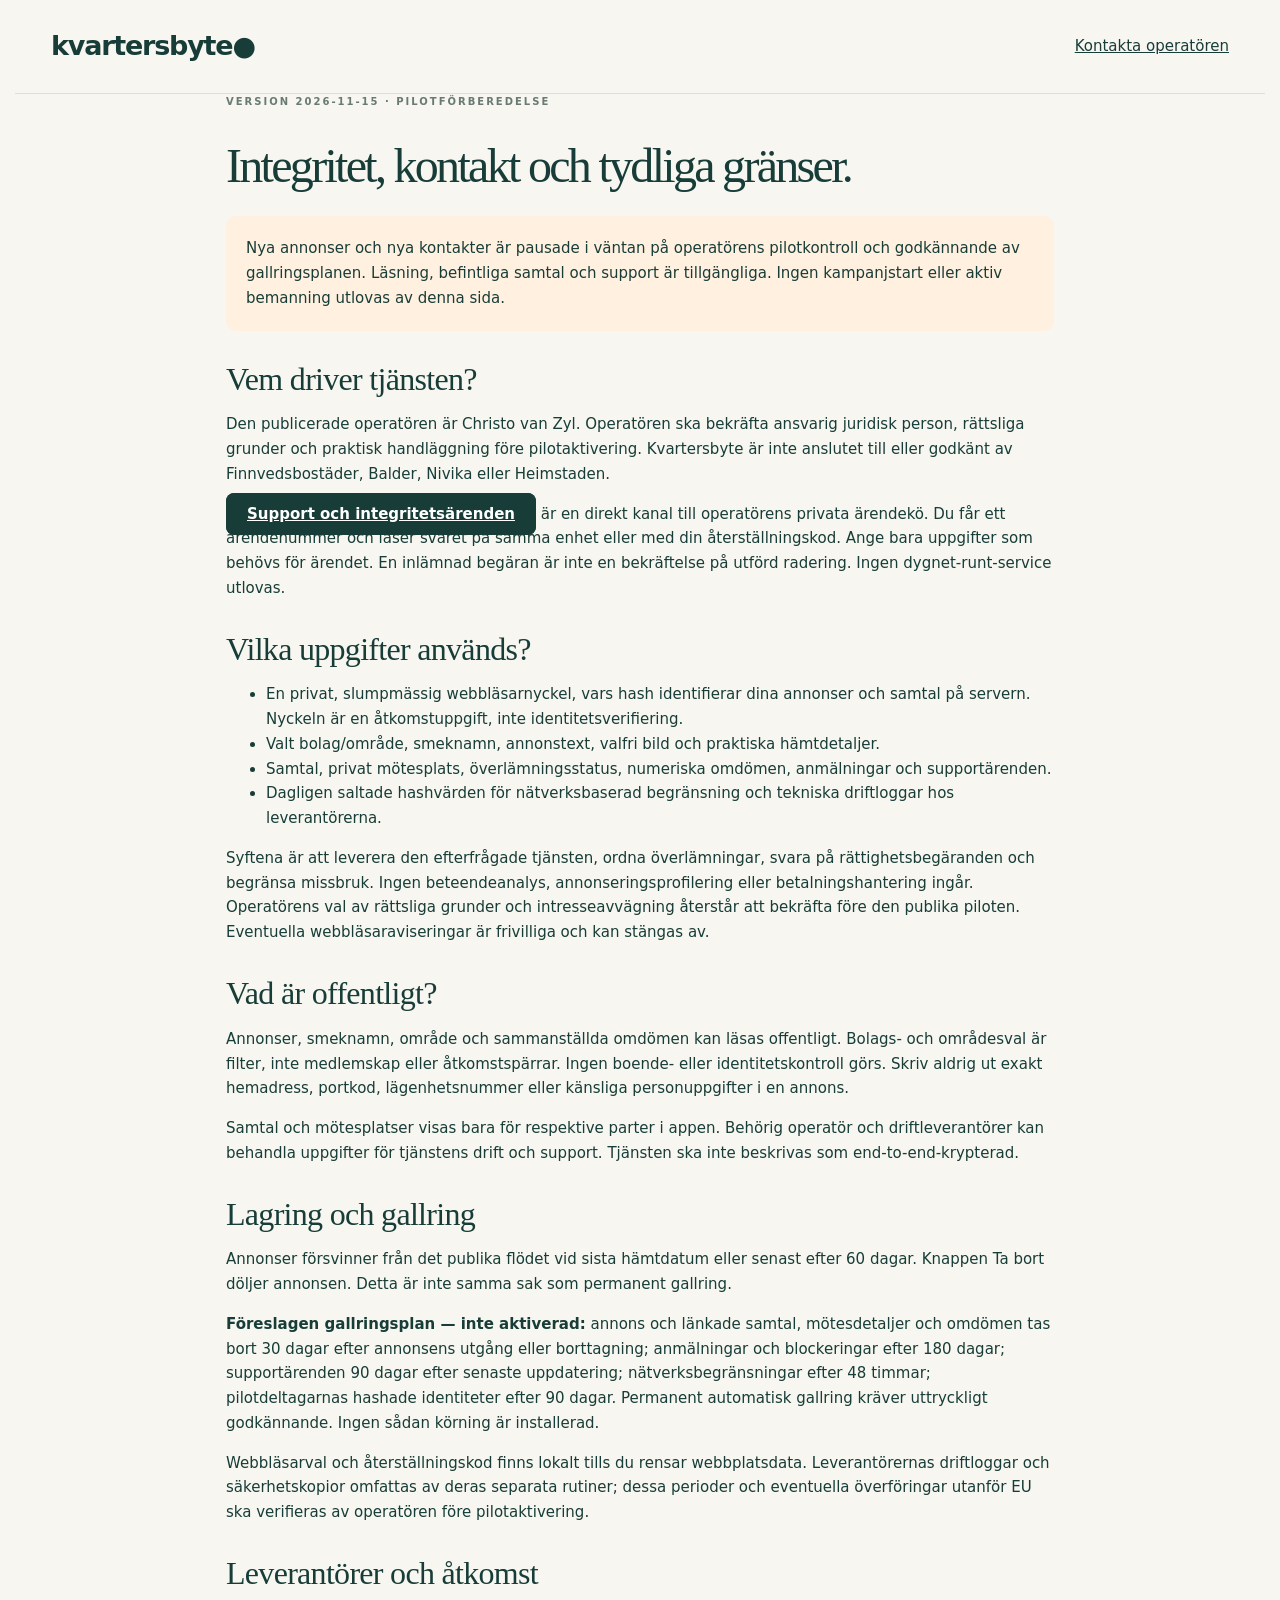
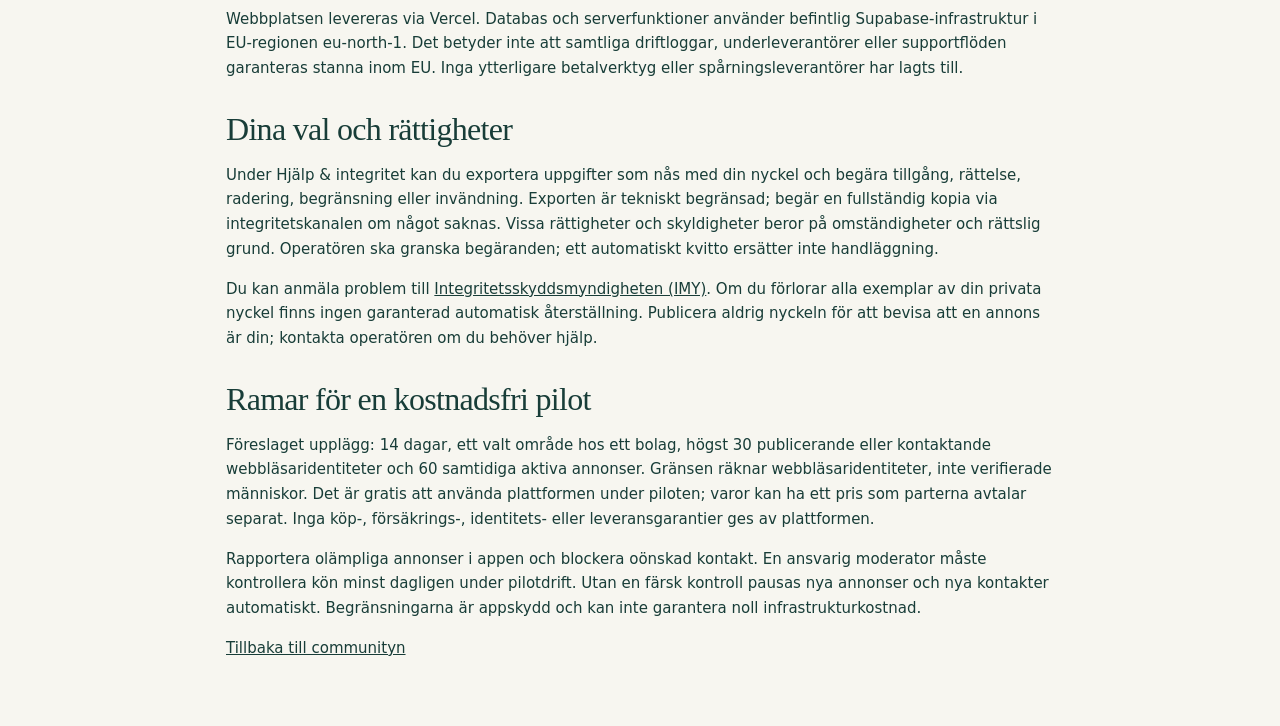
==== privacy.html @ 0ef85d03 "Prepare bounded pilot with private support, QA-free metrics and explicit retention approval hold" ====
<!doctype html><html lang="sv"><head><meta charset="utf-8"><meta name="viewport" content="width=device-width,initial-scale=1"><meta name="referrer" content="no-referrer"><title>Integritet och pilotvillkor — Kvartersbyte</title><link rel="stylesheet" href="community.css"></head><body><header><a class="brand" href="/">kvartersbyte●</a><a href="/?support=privacy">Kontakta operatören</a></header><main class="policy"><p class="eyebrow">VERSION 2026-11-15 · PILOTFÖRBEREDELSE</p><h1>Integritet, kontakt och tydliga gränser.</h1><p class="notice">Nya annonser och nya kontakter är pausade i väntan på operatörens pilotkontroll och godkännande av gallringsplanen. Läsning, befintliga samtal och support är tillgängliga. Ingen kampanjstart eller aktiv bemanning utlovas av denna sida.</p><h2>Vem driver tjänsten?</h2><p>Den publicerade operatören är Christo van Zyl. Operatören ska bekräfta ansvarig juridisk person, rättsliga grunder och praktisk handläggning före pilotaktivering. Kvartersbyte är inte anslutet till eller godkänt av Finnvedsbostäder, Balder, Nivika eller Heimstaden.</p><p><a class="primary" href="/?support=privacy">Support och integritetsärenden</a> är en direkt kanal till operatörens privata ärendekö. Du får ett ärendenummer och läser svaret på samma enhet eller med din återställningskod. Ange bara uppgifter som behövs för ärendet. En inlämnad begäran är inte en bekräftelse på utförd radering. Ingen dygnet-runt-service utlovas.</p><h2>Vilka uppgifter används?</h2><ul><li>En privat, slumpmässig webbläsarnyckel, vars hash identifierar dina annonser och samtal på servern. Nyckeln är en åtkomstuppgift, inte identitetsverifiering.</li><li>Valt bolag/område, smeknamn, annonstext, valfri bild och praktiska hämtdetaljer.</li><li>Samtal, privat mötesplats, överlämningsstatus, numeriska omdömen, anmälningar och supportärenden.</li><li>Dagligen saltade hashvärden för nätverksbaserad begränsning och tekniska driftloggar hos leverantörerna.</li></ul><p>Syftena är att leverera den efterfrågade tjänsten, ordna överlämningar, svara på rättighetsbegäranden och begränsa missbruk. Ingen beteendeanalys, annonseringsprofilering eller betalningshantering ingår. Operatörens val av rättsliga grunder och intresseavvägning återstår att bekräfta före den publika piloten. Eventuella webbläsaraviseringar är frivilliga och kan stängas av.</p><h2>Vad är offentligt?</h2><p>Annonser, smeknamn, område och sammanställda omdömen kan läsas offentligt. Bolags- och områdesval är filter, inte medlemskap eller åtkomstspärrar. Ingen boende- eller identitetskontroll görs. Skriv aldrig ut exakt hemadress, portkod, lägenhetsnummer eller känsliga personuppgifter i en annons.</p><p>Samtal och mötesplatser visas bara för respektive parter i appen. Behörig operatör och driftleverantörer kan behandla uppgifter för tjänstens drift och support. Tjänsten ska inte beskrivas som end-to-end-krypterad.</p><h2>Lagring och gallring</h2><p>Annonser försvinner från det publika flödet vid sista hämtdatum eller senast efter 60 dagar. Knappen Ta bort döljer annonsen. Detta är inte samma sak som permanent gallring.</p><p><strong>Föreslagen gallringsplan — inte aktiverad:</strong> annons och länkade samtal, mötesdetaljer och omdömen tas bort 30 dagar efter annonsens utgång eller borttagning; anmälningar och blockeringar efter 180 dagar; supportärenden 90 dagar efter senaste uppdatering; nätverksbegränsningar efter 48 timmar; pilotdeltagarnas hashade identiteter efter 90 dagar. Permanent automatisk gallring kräver uttryckligt godkännande. Ingen sådan körning är installerad.</p><p>Webbläsarval och återställningskod finns lokalt tills du rensar webbplatsdata. Leverantörernas driftloggar och säkerhetskopior omfattas av deras separata rutiner; dessa perioder och eventuella överföringar utanför EU ska verifieras av operatören före pilotaktivering.</p><h2>Leverantörer och åtkomst</h2><p>Webbplatsen levereras via Vercel. Databas och serverfunktioner använder befintlig Supabase-infrastruktur i EU-regionen eu-north-1. Det betyder inte att samtliga driftloggar, underleverantörer eller supportflöden garanteras stanna inom EU. Inga ytterligare betalverktyg eller spårningsleverantörer har lagts till.</p><h2>Dina val och rättigheter</h2><p>Under Hjälp & integritet kan du exportera uppgifter som nås med din nyckel och begära tillgång, rättelse, radering, begränsning eller invändning. Exporten är tekniskt begränsad; begär en fullständig kopia via integritetskanalen om något saknas. Vissa rättigheter och skyldigheter beror på omständigheter och rättslig grund. Operatören ska granska begäranden; ett automatiskt kvitto ersätter inte handläggning.</p><p>Du kan anmäla problem till <a href="https://www.imy.se/privatperson/utfora-arenden/lamna-ett-klagomal/" rel="noreferrer">Integritetsskyddsmyndigheten (IMY)</a>. Om du förlorar alla exemplar av din privata nyckel finns ingen garanterad automatisk återställning. Publicera aldrig nyckeln för att bevisa att en annons är din; kontakta operatören om du behöver hjälp.</p><h2>Ramar för en kostnadsfri pilot</h2><p>Föreslaget upplägg: 14 dagar, ett valt område hos ett bolag, högst 30 publicerande eller kontaktande webbläsaridentiteter och 60 samtidiga aktiva annonser. Gränsen räknar webbläsaridentiteter, inte verifierade människor. Det är gratis att använda plattformen under piloten; varor kan ha ett pris som parterna avtalar separat. Inga köp-, försäkrings-, identitets- eller leveransgarantier ges av plattformen.</p><p>Rapportera olämpliga annonser i appen och blockera oönskad kontakt. En ansvarig moderator måste kontrollera kön minst dagligen under pilotdrift. Utan en färsk kontroll pausas nya annonser och nya kontakter automatiskt. Begränsningarna är appskydd och kan inte garantera noll infrastrukturkostnad.</p><p><a href="/">Tillbaka till communityn</a></p></main></body></html>
---- community.css ----
:root{--ink:#183d38;--muted:#687a73;--paper:#f7f6f0;--line:#dce2d7;--orange:#ebaa70;--soft:#eaf0e5}*{box-sizing:border-box}html{scroll-behavior:smooth}body{margin:0;background:var(--paper);color:var(--ink);font:15px/1.65 system-ui,sans-serif}button,input,textarea,select{font:inherit}button,a,input,select,textarea{-webkit-tap-highlight-color:transparent}button{cursor:pointer}a{color:inherit}button:focus-visible,a:focus-visible,input:focus-visible,select:focus-visible,textarea:focus-visible{outline:3px solid #dc8f51;outline-offset:4px}header{max-width:1250px;margin:auto;padding:24px 36px;display:flex;justify-content:space-between;align-items:center;border-bottom:1px solid var(--line)}.brand{text-decoration:none;font-weight:850;font-size:27px;letter-spacing:-1.2px}.brand span{color:var(--orange);font-size:14px;padding-left:3px}nav{display:flex;gap:20px;align-items:center}.textbutton{background:none;color:var(--ink);border:0;padding:9px 0;font-weight:650}.primary,.outline{border:1px solid var(--ink);border-radius:8px;padding:11px 20px;background:var(--ink);color:white;font-weight:650}.outline{background:transparent;color:var(--ink)}main{max-width:1250px;margin:auto;padding:0 36px}.hero{padding:66px 0 56px;display:grid;grid-template-columns:1.3fr .8fr;align-items:center;gap:40px}.eyebrow{font-size:10px;letter-spacing:2px;font-weight:800;text-transform:uppercase;margin:0 0 14px;color:var(--muted)}h1{font-family:Georgia,serif;font-size:clamp(38px,4.8vw,66px);font-weight:500;letter-spacing:-2.7px;line-height:1.09;margin:0 0 24px}h2{font-family:Georgia,serif;font-size:32px;line-height:1.15;font-weight:500;letter-spacing:-.7px;margin:0 0 10px}h3{font-size:17px;line-height:1.3}.lead{color:var(--muted);max-width:490px;font-size:16px}.hero-link{display:inline-flex;gap:50px;align-items:center;font-weight:700;margin-top:18px;text-decoration:none;border-bottom:1px solid;padding-bottom:7px}.hero-link span{font-size:25px}.hero-art{position:relative;height:340px;border-radius:150px 150px 12px 12px;overflow:hidden;background:#e7e9d9}.art-window{position:absolute;left:20%;top:12%;width:60%;height:65%;border:8px solid #f6f4e8;border-radius:90px 90px 0 0;background:linear-gradient(130deg,#c0d5c6,#e9c894)}.art-window:after{content:'';position:absolute;height:100%;width:7px;left:48%;background:#f6f4e8}.art-sun{position:absolute;width:80px;height:80px;background:#eab06d;border-radius:50%;top:45px;right:55px;opacity:.7}.art-table{position:absolute;width:75%;height:13px;background:#9e7653;left:12.5%;bottom:75px;border-radius:4px}.art-table:before,.art-table:after{content:'';position:absolute;top:10px;width:11px;height:80px;background:#9e7653;left:10%}.art-table:after{left:86%}.art-vase{position:absolute;background:#d9966f;bottom:88px;left:45%;width:76px;height:88px;border-radius:8px 8px 35px 35px}.art-leaf{position:absolute;background:#426952;width:75px;height:38px;border-radius:0 90% 0 90%;left:35%;bottom:190px;transform:rotate(25deg)}.l2{left:51%;bottom:200px;transform:rotate(-70deg)}.l3{left:47%;bottom:230px;transform:rotate(-30deg)}.art-label{position:absolute;bottom:14px;left:0;width:100%;text-align:center;font-size:9px;letter-spacing:2px;font-weight:bold}.sectionheading,.feedheading{display:flex;justify-content:space-between;align-items:end;gap:20px;margin-bottom:24px}.sectionheading>p{color:var(--muted);font-size:13px;margin:0}.community{padding:35px 0;border-top:1px solid var(--line);border-bottom:1px solid var(--line);scroll-margin-top:20px}.company-grid{display:grid;grid-template-columns:repeat(5,1fr);gap:10px}.company-card{text-align:left;padding:20px 14px;border:1px solid var(--line);border-radius:9px;background:transparent;color:var(--ink)}.company-card strong{display:block;font-size:14px}.company-card small{font-size:11px;color:var(--muted)}.company-card[aria-pressed=true]{border-color:var(--ink);background:var(--ink);color:white}.company-card[aria-pressed=true] small{color:#d6e0d4}.location-bar{display:flex;align-items:end;gap:16px;margin-top:24px}.location-bar label{flex:1;max-width:420px;font-size:12px;font-weight:650}.location-bar input{margin-bottom:0}.affiliation,.fine{font-size:12px;color:var(--muted)}.affiliation{margin-bottom:0}input,select,textarea{background:white;color:var(--ink);padding:12px;border:1px solid var(--line);border-radius:7px;max-width:100%}label{display:block;font-weight:600;font-size:13px}label input,label select,label textarea{display:block;width:100%;margin:6px 0 16px}#feedSection,#inboxSection{padding:40px 0;scroll-margin-top:20px}.feedheading p{color:var(--muted);margin:0}.toolbar{display:flex;gap:12px}.toolbar label{min-width:140px}.toolbar .searchlabel{flex:1}.toolbar select,.toolbar input{margin:0}.listing-grid{display:grid;grid-template-columns:repeat(3,1fr);gap:22px}.listing{border:1px solid var(--line);border-radius:12px;overflow:hidden;background:#fff;position:relative}.listing-visual{height:210px;background:#e6eadc;display:flex;align-items:center;justify-content:center;position:relative}.listing-visual img{width:100%;height:100%;object-fit:cover}.object-icon{font-size:65px;color:#63826d;font-family:Georgia,serif}.listing-type{position:absolute;left:12px;top:12px;padding:3px 10px;border-radius:20px;background:#fff;font-size:10px;font-weight:bold;text-transform:uppercase;letter-spacing:.7px}.listing-body{padding:18px}.listing-body h3{margin:6px 0 14px}.listing-body small{color:var(--muted);font-size:11px}.listing-bottom{display:flex;justify-content:space-between;align-items:center}.price{font-weight:800;font-size:19px}.empty{grid-column:1/-1;padding:55px 25px;border:1px dashed #b5c6b7;border-radius:12px;text-align:center;background:var(--soft)}.empty h3{font-family:Georgia,serif;font-size:28px;font-weight:500}.empty p{color:var(--muted);max-width:500px;margin:15px auto}#status{font-size:13px;color:var(--muted);min-height:22px}.how{padding:38px 0;border-top:1px solid var(--line)}.how-grid{display:grid;grid-template-columns:repeat(3,1fr);gap:40px}.how-grid article>span{font-family:Georgia,serif;font-size:32px;color:#8c9e88}.how-grid p{font-size:13px;color:var(--muted)}details{padding:25px 0;border-top:1px solid var(--line);font-size:13px;color:var(--muted)}summary{color:var(--ink);font-weight:700;cursor:pointer}details p{max-width:850px}footer{max-width:1250px;margin:20px auto 0;padding:30px 36px;display:flex;align-items:center;justify-content:space-between;gap:20px;border-top:1px solid var(--line)}footer p,footer>a:last-child{font-size:12px;color:var(--muted)}dialog{border:0;border-radius:16px;padding:30px;max-width:560px;width:calc(100% - 30px);max-height:90vh;color:var(--ink);background:var(--paper)}dialog::backdrop{background:#15372dbb;backdrop-filter:blur(4px)}.dialoghead{display:flex;align-items:start;justify-content:space-between;gap:15px;margin-bottom:20px}.dialoghead h2{font-size:29px}.close{font-size:28px;border:0;background:none;color:var(--ink);line-height:1;padding:0 3px}.formrow{display:grid;grid-template-columns:1fr 1fr;gap:15px}#photoPreview,.detailphoto{width:100%;max-height:300px;object-fit:contain;border-radius:10px}.actions{display:flex;flex-wrap:wrap;gap:10px;margin-top:20px}.danger{color:#9c332f}.thread{display:flex;justify-content:space-between;align-items:center;border:1px solid var(--line);border-radius:10px;padding:18px;margin:12px 0;background:white;gap:20px}.thread h3{margin:0}.bubble{padding:13px 18px;border-radius:10px;background:#fff;margin:10px 30px 10px 0;white-space:pre-wrap;overflow-wrap:anywhere}.bubble.mine{background:#dae8d7;margin:10px 0 10px 30px}.bubble small{display:block;color:var(--muted);font-size:10px;margin-top:8px}#messages{max-height:40vh;overflow-y:auto}.sr-only{position:absolute;width:1px;height:1px;overflow:hidden;clip:rect(0,0,0,0)}[hidden]{display:none!important}button:disabled{opacity:.5;cursor:wait}@media(max-width:850px){header{padding:18px 20px;align-items:start;gap:14px;flex-direction:column}nav{gap:18px;font-size:12px;flex-wrap:wrap}nav .primary{padding:8px 12px}main{padding:0 20px}.hero{padding:38px 0;gap:25px}.hero-art{height:290px}h1{letter-spacing:-1.6px}.company-grid{grid-template-columns:repeat(3,1fr)}.listing-grid{grid-template-columns:repeat(2,1fr)}.location-bar{flex-wrap:wrap}.location-bar label{max-width:none;flex-basis:100%}.toolbar{flex-wrap:wrap}.toolbar .searchlabel{flex-basis:100%}.toolbar label{flex:1}.how-grid{gap:20px}footer{padding:24px 20px;flex-wrap:wrap}}@media(max-width:550px){.hero{grid-template-columns:1fr}.hero-art{height:220px;display:none}.company-grid{grid-template-columns:repeat(2,1fr)}.company-card{padding:14px}.sectionheading,.feedheading{align-items:start}.sectionheading>p{display:none}h2{font-size:27px}.listing-grid{gap:12px}.listing-visual{height:155px}.listing-body{padding:12px}.listing-body h3{font-size:15px}.listing-bottom{align-items:start;gap:5px;flex-direction:column}.how-grid{grid-template-columns:1fr;gap:8px}.how-grid article{display:grid;grid-template-columns:40px 1fr;gap:0 14px}.how-grid article p{grid-column:2;margin-top:0}dialog{padding:22px}.brand{font-size:25px}.location-bar .primary{font-size:13px}.location-bar .textbutton{font-size:12px}}

.share-community{display:flex;align-items:center;flex-wrap:wrap;gap:16px;margin-top:18px}.share-community>span{font-size:12px;color:var(--muted)}.save-item{position:absolute;right:12px;top:12px;z-index:1;background:white;border:0;border-radius:50%;width:35px;height:35px;font-size:21px;color:var(--ink)}.save-item[aria-pressed=true]{color:#ad3e36}.unread-dot{display:inline-block;width:9px;height:9px;background:#c56737;border-radius:50%;margin-right:9px}.company-grid{grid-template-columns:repeat(4,1fr)}@media(max-width:650px){.company-grid{grid-template-columns:repeat(2,1fr)}}

.return-controls{display:flex;gap:20px;align-items:center;flex-wrap:wrap;margin-top:16px;font-size:12px}.checklabel{display:flex;align-items:center;gap:8px}.checklabel input{width:auto;margin:0}.request-board{padding:20px;background:#eaf0e5;border-radius:12px;margin:16px 0 24px}.request-board article{display:flex;justify-content:space-between;align-items:center;gap:15px;padding:12px 0;border-top:1px solid #d3decc}.request-board small{display:block;color:var(--muted)}.deadline{font-size:11px;color:#9a4b24;margin:5px 0}.handoff{padding:18px;background:#eaf0e5;border-radius:12px;margin-bottom:18px}.handoff h3{margin-top:0}.collection-summary{font-size:13px}.collection-summary p{margin:7px 0}.collection-fields{margin-bottom:16px}.collection-fields summary{margin-bottom:15px}#requestBoard:empty{display:none}#access input[type=password]{font-family:monospace}@media(max-width:650px){.request-board article{align-items:start;flex-direction:column}.return-controls{gap:10px}nav{gap:12px}}

.pilot-banner{margin:20px 0 0;padding:16px 20px;border:1px solid #c8d4c3;background:#eaf0e5;border-radius:9px;font-size:13px}.pilot-banner.paused{background:#fff0df;border-color:#dfbe96}.policy{max-width:900px;padding-bottom:50px}.policy h1{font-size:48px;margin-top:30px}.policy h2{margin-top:30px}.policy .notice{background:#fff0df;padding:20px;border-radius:10px}.case{padding:16px;border:1px solid var(--line);border-radius:8px;margin-top:12px;overflow-wrap:anywhere}.case p{white-space:pre-wrap}
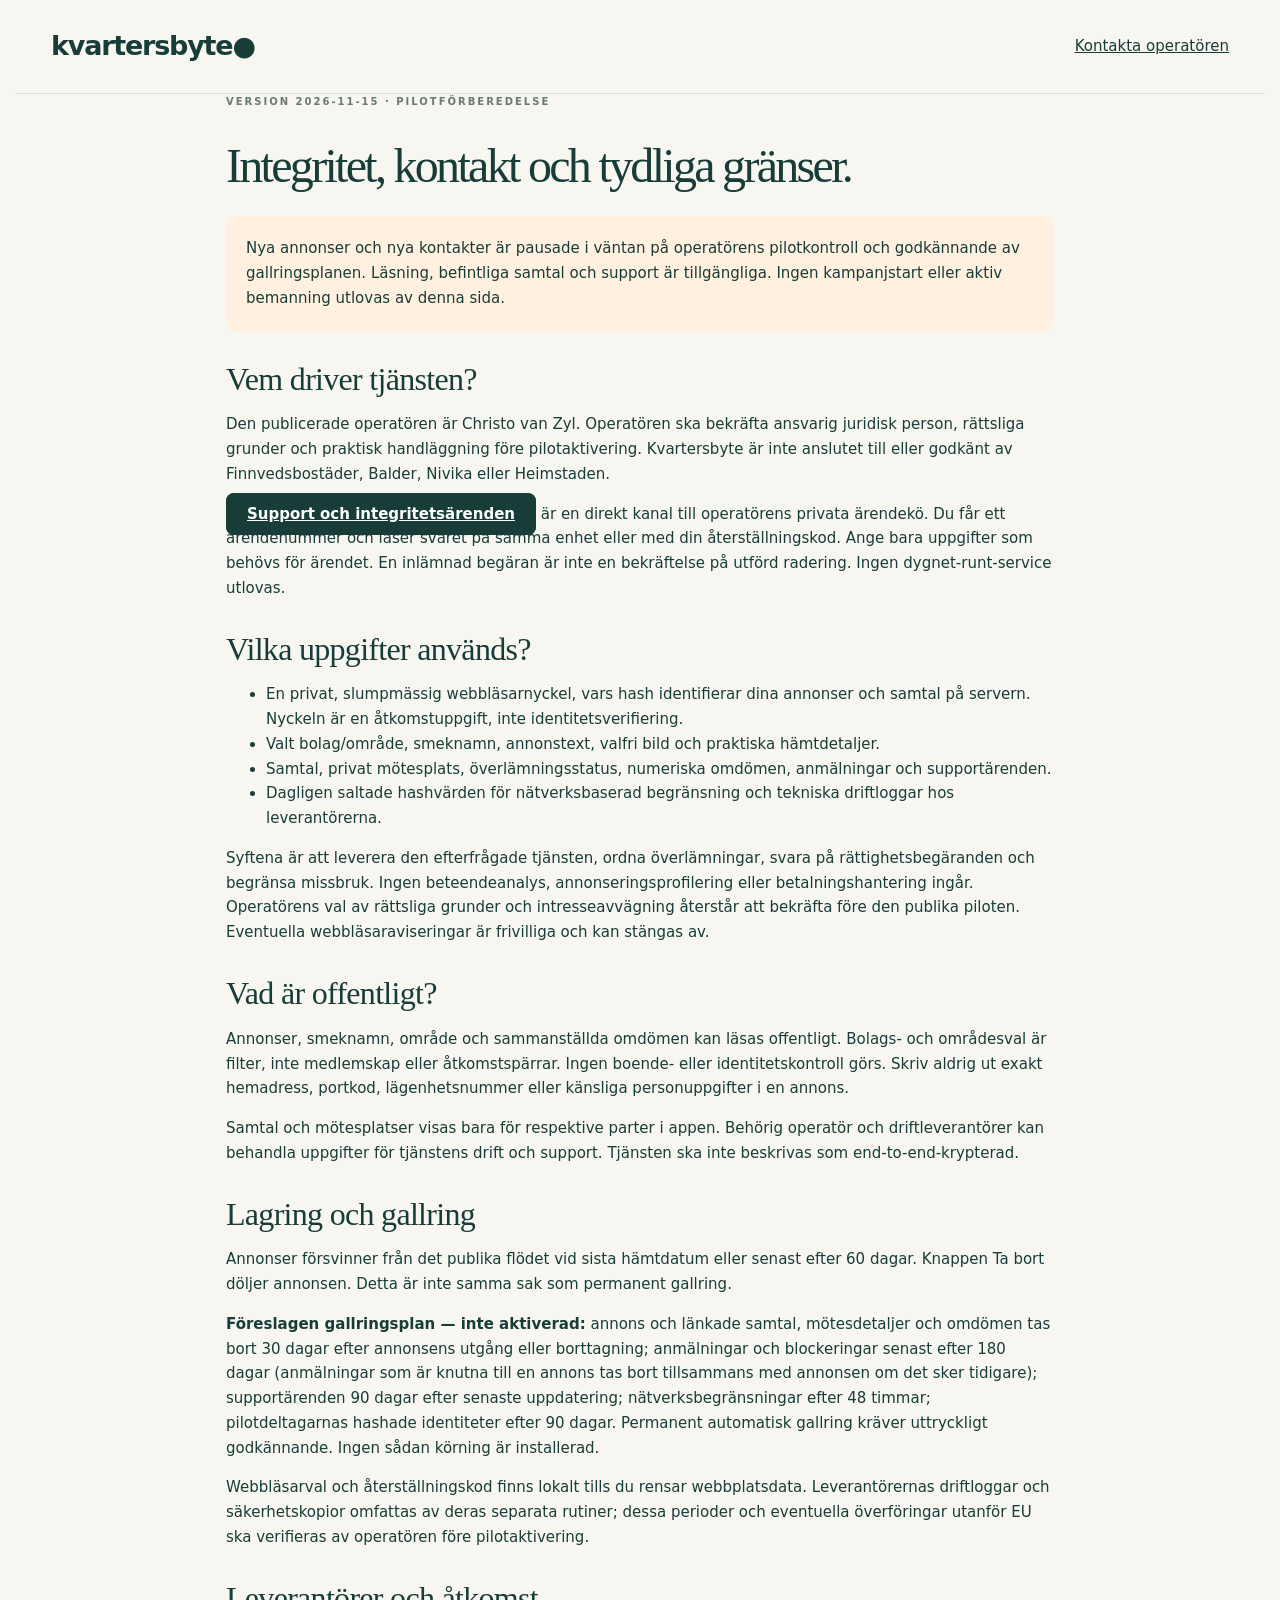
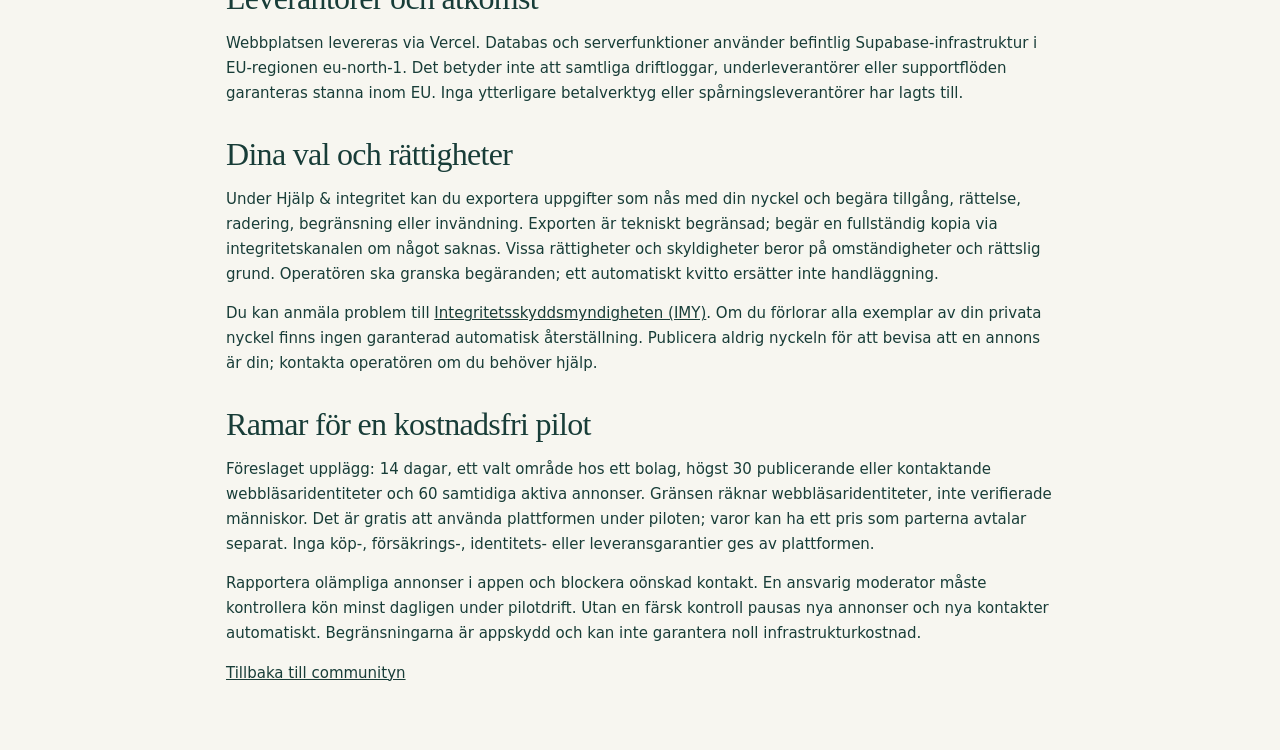
==== commit 22defd6c: "Clarify proposed removal of reports linked to expired listings" ====
--- a/privacy.html
+++ b/privacy.html
@@ -1 +1 @@
-<!doctype html><html lang="sv"><head><meta charset="utf-8"><meta name="viewport" content="width=device-width,initial-scale=1"><meta name="referrer" content="no-referrer"><title>Integritet och pilotvillkor — Kvartersbyte</title><link rel="stylesheet" href="community.css"></head><body><header><a class="brand" href="/">kvartersbyte●</a><a href="/?support=privacy">Kontakta operatören</a></header><main class="policy"><p class="eyebrow">VERSION 2026-11-15 · PILOTFÖRBEREDELSE</p><h1>Integritet, kontakt och tydliga gränser.</h1><p class="notice">Nya annonser och nya kontakter är pausade i väntan på operatörens pilotkontroll och godkännande av gallringsplanen. Läsning, befintliga samtal och support är tillgängliga. Ingen kampanjstart eller aktiv bemanning utlovas av denna sida.</p><h2>Vem driver tjänsten?</h2><p>Den publicerade operatören är Christo van Zyl. Operatören ska bekräfta ansvarig juridisk person, rättsliga grunder och praktisk handläggning före pilotaktivering. Kvartersbyte är inte anslutet till eller godkänt av Finnvedsbostäder, Balder, Nivika eller Heimstaden.</p><p><a class="primary" href="/?support=privacy">Support och integritetsärenden</a> är en direkt kanal till operatörens privata ärendekö. Du får ett ärendenummer och läser svaret på samma enhet eller med din återställningskod. Ange bara uppgifter som behövs för ärendet. En inlämnad begäran är inte en bekräftelse på utförd radering. Ingen dygnet-runt-service utlovas.</p><h2>Vilka uppgifter används?</h2><ul><li>En privat, slumpmässig webbläsarnyckel, vars hash identifierar dina annonser och samtal på servern. Nyckeln är en åtkomstuppgift, inte identitetsverifiering.</li><li>Valt bolag/område, smeknamn, annonstext, valfri bild och praktiska hämtdetaljer.</li><li>Samtal, privat mötesplats, överlämningsstatus, numeriska omdömen, anmälningar och supportärenden.</li><li>Dagligen saltade hashvärden för nätverksbaserad begränsning och tekniska driftloggar hos leverantörerna.</li></ul><p>Syftena är att leverera den efterfrågade tjänsten, ordna överlämningar, svara på rättighetsbegäranden och begränsa missbruk. Ingen beteendeanalys, annonseringsprofilering eller betalningshantering ingår. Operatörens val av rättsliga grunder och intresseavvägning återstår att bekräfta före den publika piloten. Eventuella webbläsaraviseringar är frivilliga och kan stängas av.</p><h2>Vad är offentligt?</h2><p>Annonser, smeknamn, område och sammanställda omdömen kan läsas offentligt. Bolags- och områdesval är filter, inte medlemskap eller åtkomstspärrar. Ingen boende- eller identitetskontroll görs. Skriv aldrig ut exakt hemadress, portkod, lägenhetsnummer eller känsliga personuppgifter i en annons.</p><p>Samtal och mötesplatser visas bara för respektive parter i appen. Behörig operatör och driftleverantörer kan behandla uppgifter för tjänstens drift och support. Tjänsten ska inte beskrivas som end-to-end-krypterad.</p><h2>Lagring och gallring</h2><p>Annonser försvinner från det publika flödet vid sista hämtdatum eller senast efter 60 dagar. Knappen Ta bort döljer annonsen. Detta är inte samma sak som permanent gallring.</p><p><strong>Föreslagen gallringsplan — inte aktiverad:</strong> annons och länkade samtal, mötesdetaljer och omdömen tas bort 30 dagar efter annonsens utgång eller borttagning; anmälningar och blockeringar efter 180 dagar; supportärenden 90 dagar efter senaste uppdatering; nätverksbegränsningar efter 48 timmar; pilotdeltagarnas hashade identiteter efter 90 dagar. Permanent automatisk gallring kräver uttryckligt godkännande. Ingen sådan körning är installerad.</p><p>Webbläsarval och återställningskod finns lokalt tills du rensar webbplatsdata. Leverantörernas driftloggar och säkerhetskopior omfattas av deras separata rutiner; dessa perioder och eventuella överföringar utanför EU ska verifieras av operatören före pilotaktivering.</p><h2>Leverantörer och åtkomst</h2><p>Webbplatsen levereras via Vercel. Databas och serverfunktioner använder befintlig Supabase-infrastruktur i EU-regionen eu-north-1. Det betyder inte att samtliga driftloggar, underleverantörer eller supportflöden garanteras stanna inom EU. Inga ytterligare betalverktyg eller spårningsleverantörer har lagts till.</p><h2>Dina val och rättigheter</h2><p>Under Hjälp & integritet kan du exportera uppgifter som nås med din nyckel och begära tillgång, rättelse, radering, begränsning eller invändning. Exporten är tekniskt begränsad; begär en fullständig kopia via integritetskanalen om något saknas. Vissa rättigheter och skyldigheter beror på omständigheter och rättslig grund. Operatören ska granska begäranden; ett automatiskt kvitto ersätter inte handläggning.</p><p>Du kan anmäla problem till <a href="https://www.imy.se/privatperson/utfora-arenden/lamna-ett-klagomal/" rel="noreferrer">Integritetsskyddsmyndigheten (IMY)</a>. Om du förlorar alla exemplar av din privata nyckel finns ingen garanterad automatisk återställning. Publicera aldrig nyckeln för att bevisa att en annons är din; kontakta operatören om du behöver hjälp.</p><h2>Ramar för en kostnadsfri pilot</h2><p>Föreslaget upplägg: 14 dagar, ett valt område hos ett bolag, högst 30 publicerande eller kontaktande webbläsaridentiteter och 60 samtidiga aktiva annonser. Gränsen räknar webbläsaridentiteter, inte verifierade människor. Det är gratis att använda plattformen under piloten; varor kan ha ett pris som parterna avtalar separat. Inga köp-, försäkrings-, identitets- eller leveransgarantier ges av plattformen.</p><p>Rapportera olämpliga annonser i appen och blockera oönskad kontakt. En ansvarig moderator måste kontrollera kön minst dagligen under pilotdrift. Utan en färsk kontroll pausas nya annonser och nya kontakter automatiskt. Begränsningarna är appskydd och kan inte garantera noll infrastrukturkostnad.</p><p><a href="/">Tillbaka till communityn</a></p></main></body></html>
+<!doctype html><html lang="sv"><head><meta charset="utf-8"><meta name="viewport" content="width=device-width,initial-scale=1"><meta name="referrer" content="no-referrer"><title>Integritet och pilotvillkor — Kvartersbyte</title><link rel="stylesheet" href="community.css"></head><body><header><a class="brand" href="/">kvartersbyte●</a><a href="/?support=privacy">Kontakta operatören</a></header><main class="policy"><p class="eyebrow">VERSION 2026-11-15 · PILOTFÖRBEREDELSE</p><h1>Integritet, kontakt och tydliga gränser.</h1><p class="notice">Nya annonser och nya kontakter är pausade i väntan på operatörens pilotkontroll och godkännande av gallringsplanen. Läsning, befintliga samtal och support är tillgängliga. Ingen kampanjstart eller aktiv bemanning utlovas av denna sida.</p><h2>Vem driver tjänsten?</h2><p>Den publicerade operatören är Christo van Zyl. Operatören ska bekräfta ansvarig juridisk person, rättsliga grunder och praktisk handläggning före pilotaktivering. Kvartersbyte är inte anslutet till eller godkänt av Finnvedsbostäder, Balder, Nivika eller Heimstaden.</p><p><a class="primary" href="/?support=privacy">Support och integritetsärenden</a> är en direkt kanal till operatörens privata ärendekö. Du får ett ärendenummer och läser svaret på samma enhet eller med din återställningskod. Ange bara uppgifter som behövs för ärendet. En inlämnad begäran är inte en bekräftelse på utförd radering. Ingen dygnet-runt-service utlovas.</p><h2>Vilka uppgifter används?</h2><ul><li>En privat, slumpmässig webbläsarnyckel, vars hash identifierar dina annonser och samtal på servern. Nyckeln är en åtkomstuppgift, inte identitetsverifiering.</li><li>Valt bolag/område, smeknamn, annonstext, valfri bild och praktiska hämtdetaljer.</li><li>Samtal, privat mötesplats, överlämningsstatus, numeriska omdömen, anmälningar och supportärenden.</li><li>Dagligen saltade hashvärden för nätverksbaserad begränsning och tekniska driftloggar hos leverantörerna.</li></ul><p>Syftena är att leverera den efterfrågade tjänsten, ordna överlämningar, svara på rättighetsbegäranden och begränsa missbruk. Ingen beteendeanalys, annonseringsprofilering eller betalningshantering ingår. Operatörens val av rättsliga grunder och intresseavvägning återstår att bekräfta före den publika piloten. Eventuella webbläsaraviseringar är frivilliga och kan stängas av.</p><h2>Vad är offentligt?</h2><p>Annonser, smeknamn, område och sammanställda omdömen kan läsas offentligt. Bolags- och områdesval är filter, inte medlemskap eller åtkomstspärrar. Ingen boende- eller identitetskontroll görs. Skriv aldrig ut exakt hemadress, portkod, lägenhetsnummer eller känsliga personuppgifter i en annons.</p><p>Samtal och mötesplatser visas bara för respektive parter i appen. Behörig operatör och driftleverantörer kan behandla uppgifter för tjänstens drift och support. Tjänsten ska inte beskrivas som end-to-end-krypterad.</p><h2>Lagring och gallring</h2><p>Annonser försvinner från det publika flödet vid sista hämtdatum eller senast efter 60 dagar. Knappen Ta bort döljer annonsen. Detta är inte samma sak som permanent gallring.</p><p><strong>Föreslagen gallringsplan — inte aktiverad:</strong> annons och länkade samtal, mötesdetaljer och omdömen tas bort 30 dagar efter annonsens utgång eller borttagning; anmälningar och blockeringar senast efter 180 dagar (anmälningar som är knutna till en annons tas bort tillsammans med annonsen om det sker tidigare); supportärenden 90 dagar efter senaste uppdatering; nätverksbegränsningar efter 48 timmar; pilotdeltagarnas hashade identiteter efter 90 dagar. Permanent automatisk gallring kräver uttryckligt godkännande. Ingen sådan körning är installerad.</p><p>Webbläsarval och återställningskod finns lokalt tills du rensar webbplatsdata. Leverantörernas driftloggar och säkerhetskopior omfattas av deras separata rutiner; dessa perioder och eventuella överföringar utanför EU ska verifieras av operatören före pilotaktivering.</p><h2>Leverantörer och åtkomst</h2><p>Webbplatsen levereras via Vercel. Databas och serverfunktioner använder befintlig Supabase-infrastruktur i EU-regionen eu-north-1. Det betyder inte att samtliga driftloggar, underleverantörer eller supportflöden garanteras stanna inom EU. Inga ytterligare betalverktyg eller spårningsleverantörer har lagts till.</p><h2>Dina val och rättigheter</h2><p>Under Hjälp & integritet kan du exportera uppgifter som nås med din nyckel och begära tillgång, rättelse, radering, begränsning eller invändning. Exporten är tekniskt begränsad; begär en fullständig kopia via integritetskanalen om något saknas. Vissa rättigheter och skyldigheter beror på omständigheter och rättslig grund. Operatören ska granska begäranden; ett automatiskt kvitto ersätter inte handläggning.</p><p>Du kan anmäla problem till <a href="https://www.imy.se/privatperson/utfora-arenden/lamna-ett-klagomal/" rel="noreferrer">Integritetsskyddsmyndigheten (IMY)</a>. Om du förlorar alla exemplar av din privata nyckel finns ingen garanterad automatisk återställning. Publicera aldrig nyckeln för att bevisa att en annons är din; kontakta operatören om du behöver hjälp.</p><h2>Ramar för en kostnadsfri pilot</h2><p>Föreslaget upplägg: 14 dagar, ett valt område hos ett bolag, högst 30 publicerande eller kontaktande webbläsaridentiteter och 60 samtidiga aktiva annonser. Gränsen räknar webbläsaridentiteter, inte verifierade människor. Det är gratis att använda plattformen under piloten; varor kan ha ett pris som parterna avtalar separat. Inga köp-, försäkrings-, identitets- eller leveransgarantier ges av plattformen.</p><p>Rapportera olämpliga annonser i appen och blockera oönskad kontakt. En ansvarig moderator måste kontrollera kön minst dagligen under pilotdrift. Utan en färsk kontroll pausas nya annonser och nya kontakter automatiskt. Begränsningarna är appskydd och kan inte garantera noll infrastrukturkostnad.</p><p><a href="/">Tillbaka till communityn</a></p></main></body></html>
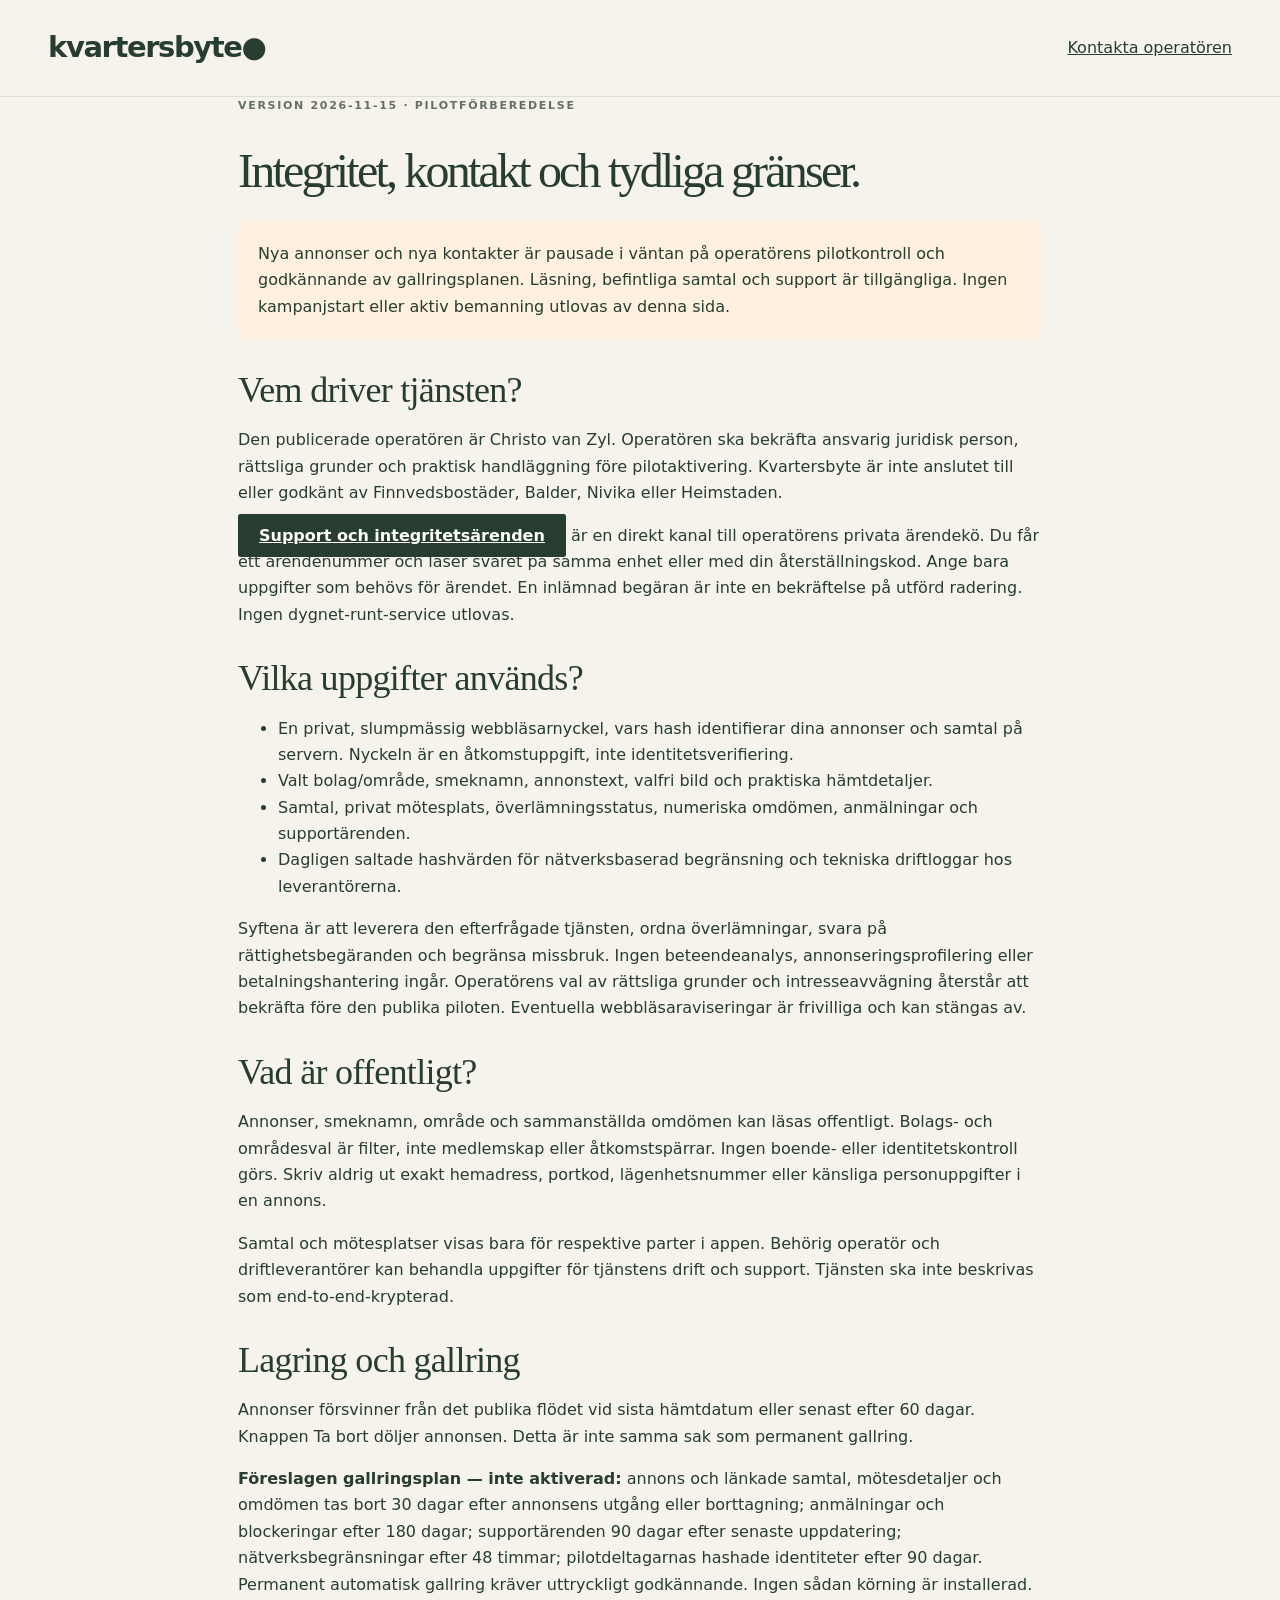
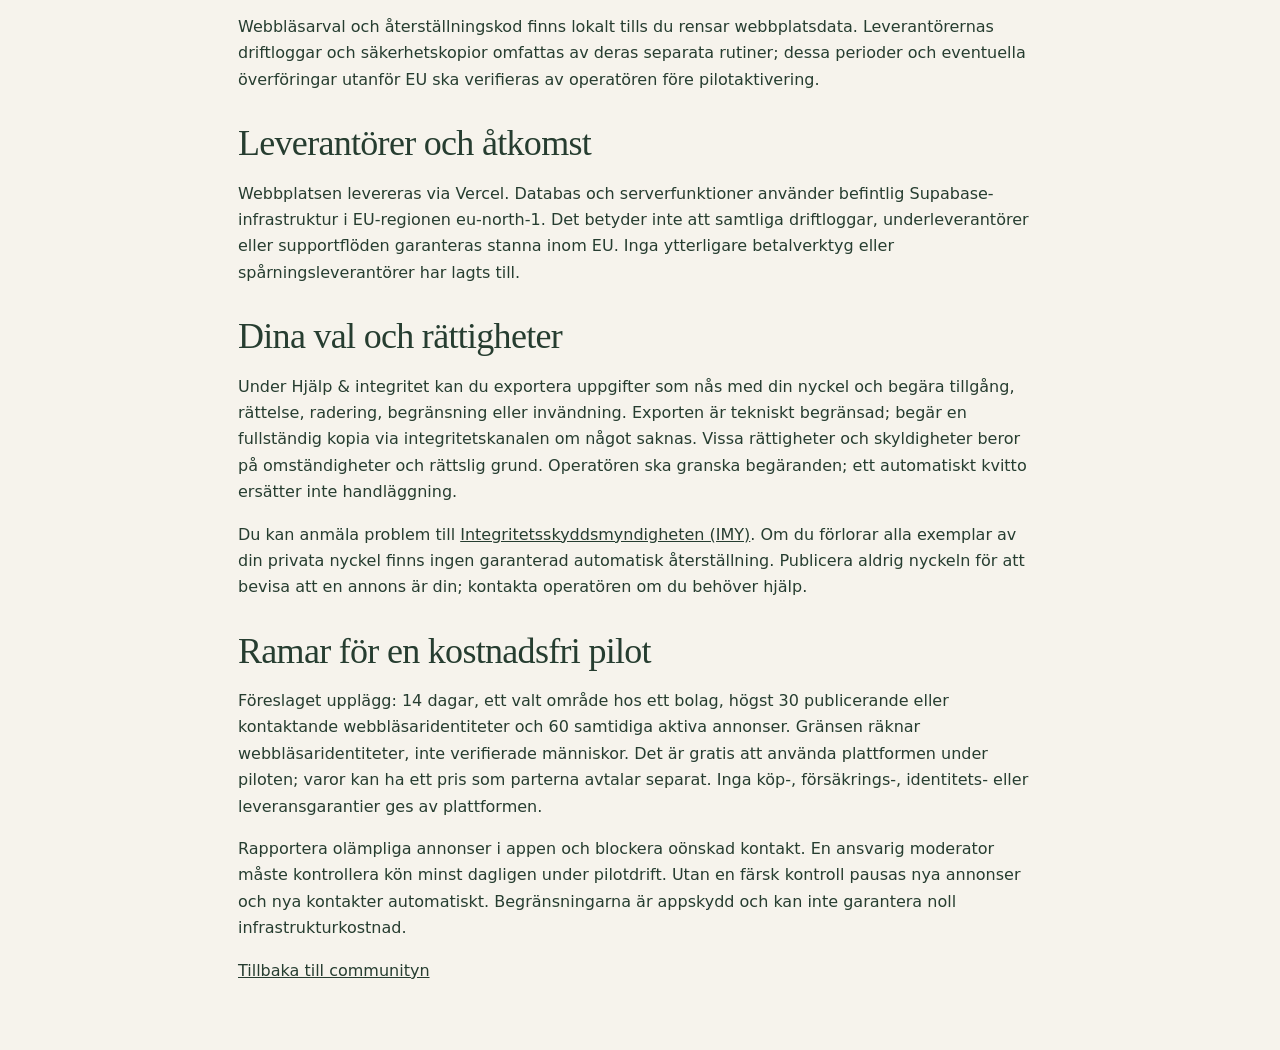
==== commit 3a442da2: "Redesign neighborhood experience with photographic imagery and responsive navigation" ====
--- a/privacy.html
+++ b/privacy.html
@@ -1 +1 @@
-<!doctype html><html lang="sv"><head><meta charset="utf-8"><meta name="viewport" content="width=device-width,initial-scale=1"><meta name="referrer" content="no-referrer"><title>Integritet och pilotvillkor — Kvartersbyte</title><link rel="stylesheet" href="community.css"></head><body><header><a class="brand" href="/">kvartersbyte●</a><a href="/?support=privacy">Kontakta operatören</a></header><main class="policy"><p class="eyebrow">VERSION 2026-11-15 · PILOTFÖRBEREDELSE</p><h1>Integritet, kontakt och tydliga gränser.</h1><p class="notice">Nya annonser och nya kontakter är pausade i väntan på operatörens pilotkontroll och godkännande av gallringsplanen. Läsning, befintliga samtal och support är tillgängliga. Ingen kampanjstart eller aktiv bemanning utlovas av denna sida.</p><h2>Vem driver tjänsten?</h2><p>Den publicerade operatören är Christo van Zyl. Operatören ska bekräfta ansvarig juridisk person, rättsliga grunder och praktisk handläggning före pilotaktivering. Kvartersbyte är inte anslutet till eller godkänt av Finnvedsbostäder, Balder, Nivika eller Heimstaden.</p><p><a class="primary" href="/?support=privacy">Support och integritetsärenden</a> är en direkt kanal till operatörens privata ärendekö. Du får ett ärendenummer och läser svaret på samma enhet eller med din återställningskod. Ange bara uppgifter som behövs för ärendet. En inlämnad begäran är inte en bekräftelse på utförd radering. Ingen dygnet-runt-service utlovas.</p><h2>Vilka uppgifter används?</h2><ul><li>En privat, slumpmässig webbläsarnyckel, vars hash identifierar dina annonser och samtal på servern. Nyckeln är en åtkomstuppgift, inte identitetsverifiering.</li><li>Valt bolag/område, smeknamn, annonstext, valfri bild och praktiska hämtdetaljer.</li><li>Samtal, privat mötesplats, överlämningsstatus, numeriska omdömen, anmälningar och supportärenden.</li><li>Dagligen saltade hashvärden för nätverksbaserad begränsning och tekniska driftloggar hos leverantörerna.</li></ul><p>Syftena är att leverera den efterfrågade tjänsten, ordna överlämningar, svara på rättighetsbegäranden och begränsa missbruk. Ingen beteendeanalys, annonseringsprofilering eller betalningshantering ingår. Operatörens val av rättsliga grunder och intresseavvägning återstår att bekräfta före den publika piloten. Eventuella webbläsaraviseringar är frivilliga och kan stängas av.</p><h2>Vad är offentligt?</h2><p>Annonser, smeknamn, område och sammanställda omdömen kan läsas offentligt. Bolags- och områdesval är filter, inte medlemskap eller åtkomstspärrar. Ingen boende- eller identitetskontroll görs. Skriv aldrig ut exakt hemadress, portkod, lägenhetsnummer eller känsliga personuppgifter i en annons.</p><p>Samtal och mötesplatser visas bara för respektive parter i appen. Behörig operatör och driftleverantörer kan behandla uppgifter för tjänstens drift och support. Tjänsten ska inte beskrivas som end-to-end-krypterad.</p><h2>Lagring och gallring</h2><p>Annonser försvinner från det publika flödet vid sista hämtdatum eller senast efter 60 dagar. Knappen Ta bort döljer annonsen. Detta är inte samma sak som permanent gallring.</p><p><strong>Föreslagen gallringsplan — inte aktiverad:</strong> annons och länkade samtal, mötesdetaljer och omdömen tas bort 30 dagar efter annonsens utgång eller borttagning; anmälningar och blockeringar senast efter 180 dagar (anmälningar som är knutna till en annons tas bort tillsammans med annonsen om det sker tidigare); supportärenden 90 dagar efter senaste uppdatering; nätverksbegränsningar efter 48 timmar; pilotdeltagarnas hashade identiteter efter 90 dagar. Permanent automatisk gallring kräver uttryckligt godkännande. Ingen sådan körning är installerad.</p><p>Webbläsarval och återställningskod finns lokalt tills du rensar webbplatsdata. Leverantörernas driftloggar och säkerhetskopior omfattas av deras separata rutiner; dessa perioder och eventuella överföringar utanför EU ska verifieras av operatören före pilotaktivering.</p><h2>Leverantörer och åtkomst</h2><p>Webbplatsen levereras via Vercel. Databas och serverfunktioner använder befintlig Supabase-infrastruktur i EU-regionen eu-north-1. Det betyder inte att samtliga driftloggar, underleverantörer eller supportflöden garanteras stanna inom EU. Inga ytterligare betalverktyg eller spårningsleverantörer har lagts till.</p><h2>Dina val och rättigheter</h2><p>Under Hjälp & integritet kan du exportera uppgifter som nås med din nyckel och begära tillgång, rättelse, radering, begränsning eller invändning. Exporten är tekniskt begränsad; begär en fullständig kopia via integritetskanalen om något saknas. Vissa rättigheter och skyldigheter beror på omständigheter och rättslig grund. Operatören ska granska begäranden; ett automatiskt kvitto ersätter inte handläggning.</p><p>Du kan anmäla problem till <a href="https://www.imy.se/privatperson/utfora-arenden/lamna-ett-klagomal/" rel="noreferrer">Integritetsskyddsmyndigheten (IMY)</a>. Om du förlorar alla exemplar av din privata nyckel finns ingen garanterad automatisk återställning. Publicera aldrig nyckeln för att bevisa att en annons är din; kontakta operatören om du behöver hjälp.</p><h2>Ramar för en kostnadsfri pilot</h2><p>Föreslaget upplägg: 14 dagar, ett valt område hos ett bolag, högst 30 publicerande eller kontaktande webbläsaridentiteter och 60 samtidiga aktiva annonser. Gränsen räknar webbläsaridentiteter, inte verifierade människor. Det är gratis att använda plattformen under piloten; varor kan ha ett pris som parterna avtalar separat. Inga köp-, försäkrings-, identitets- eller leveransgarantier ges av plattformen.</p><p>Rapportera olämpliga annonser i appen och blockera oönskad kontakt. En ansvarig moderator måste kontrollera kön minst dagligen under pilotdrift. Utan en färsk kontroll pausas nya annonser och nya kontakter automatiskt. Begränsningarna är appskydd och kan inte garantera noll infrastrukturkostnad.</p><p><a href="/">Tillbaka till communityn</a></p></main></body></html>
+<!doctype html><html lang="sv"><head><meta charset="utf-8"><meta name="viewport" content="width=device-width,initial-scale=1"><meta name="referrer" content="no-referrer"><title>Integritet och pilotvillkor — Kvartersbyte</title><link rel="stylesheet" href="community.css"></head><body><header><a class="brand" href="/">kvartersbyte●</a><a href="/?support=privacy">Kontakta operatören</a></header><main class="policy"><p class="eyebrow">VERSION 2026-11-15 · PILOTFÖRBEREDELSE</p><h1>Integritet, kontakt och tydliga gränser.</h1><p class="notice">Nya annonser och nya kontakter är pausade i väntan på operatörens pilotkontroll och godkännande av gallringsplanen. Läsning, befintliga samtal och support är tillgängliga. Ingen kampanjstart eller aktiv bemanning utlovas av denna sida.</p><h2>Vem driver tjänsten?</h2><p>Den publicerade operatören är Christo van Zyl. Operatören ska bekräfta ansvarig juridisk person, rättsliga grunder och praktisk handläggning före pilotaktivering. Kvartersbyte är inte anslutet till eller godkänt av Finnvedsbostäder, Balder, Nivika eller Heimstaden.</p><p><a class="primary" href="/?support=privacy">Support och integritetsärenden</a> är en direkt kanal till operatörens privata ärendekö. Du får ett ärendenummer och läser svaret på samma enhet eller med din återställningskod. Ange bara uppgifter som behövs för ärendet. En inlämnad begäran är inte en bekräftelse på utförd radering. Ingen dygnet-runt-service utlovas.</p><h2>Vilka uppgifter används?</h2><ul><li>En privat, slumpmässig webbläsarnyckel, vars hash identifierar dina annonser och samtal på servern. Nyckeln är en åtkomstuppgift, inte identitetsverifiering.</li><li>Valt bolag/område, smeknamn, annonstext, valfri bild och praktiska hämtdetaljer.</li><li>Samtal, privat mötesplats, överlämningsstatus, numeriska omdömen, anmälningar och supportärenden.</li><li>Dagligen saltade hashvärden för nätverksbaserad begränsning och tekniska driftloggar hos leverantörerna.</li></ul><p>Syftena är att leverera den efterfrågade tjänsten, ordna överlämningar, svara på rättighetsbegäranden och begränsa missbruk. Ingen beteendeanalys, annonseringsprofilering eller betalningshantering ingår. Operatörens val av rättsliga grunder och intresseavvägning återstår att bekräfta före den publika piloten. Eventuella webbläsaraviseringar är frivilliga och kan stängas av.</p><h2>Vad är offentligt?</h2><p>Annonser, smeknamn, område och sammanställda omdömen kan läsas offentligt. Bolags- och områdesval är filter, inte medlemskap eller åtkomstspärrar. Ingen boende- eller identitetskontroll görs. Skriv aldrig ut exakt hemadress, portkod, lägenhetsnummer eller känsliga personuppgifter i en annons.</p><p>Samtal och mötesplatser visas bara för respektive parter i appen. Behörig operatör och driftleverantörer kan behandla uppgifter för tjänstens drift och support. Tjänsten ska inte beskrivas som end-to-end-krypterad.</p><h2>Lagring och gallring</h2><p>Annonser försvinner från det publika flödet vid sista hämtdatum eller senast efter 60 dagar. Knappen Ta bort döljer annonsen. Detta är inte samma sak som permanent gallring.</p><p><strong>Föreslagen gallringsplan — inte aktiverad:</strong> annons och länkade samtal, mötesdetaljer och omdömen tas bort 30 dagar efter annonsens utgång eller borttagning; anmälningar och blockeringar efter 180 dagar; supportärenden 90 dagar efter senaste uppdatering; nätverksbegränsningar efter 48 timmar; pilotdeltagarnas hashade identiteter efter 90 dagar. Permanent automatisk gallring kräver uttryckligt godkännande. Ingen sådan körning är installerad.</p><p>Webbläsarval och återställningskod finns lokalt tills du rensar webbplatsdata. Leverantörernas driftloggar och säkerhetskopior omfattas av deras separata rutiner; dessa perioder och eventuella överföringar utanför EU ska verifieras av operatören före pilotaktivering.</p><h2>Leverantörer och åtkomst</h2><p>Webbplatsen levereras via Vercel. Databas och serverfunktioner använder befintlig Supabase-infrastruktur i EU-regionen eu-north-1. Det betyder inte att samtliga driftloggar, underleverantörer eller supportflöden garanteras stanna inom EU. Inga ytterligare betalverktyg eller spårningsleverantörer har lagts till.</p><h2>Dina val och rättigheter</h2><p>Under Hjälp & integritet kan du exportera uppgifter som nås med din nyckel och begära tillgång, rättelse, radering, begränsning eller invändning. Exporten är tekniskt begränsad; begär en fullständig kopia via integritetskanalen om något saknas. Vissa rättigheter och skyldigheter beror på omständigheter och rättslig grund. Operatören ska granska begäranden; ett automatiskt kvitto ersätter inte handläggning.</p><p>Du kan anmäla problem till <a href="https://www.imy.se/privatperson/utfora-arenden/lamna-ett-klagomal/" rel="noreferrer">Integritetsskyddsmyndigheten (IMY)</a>. Om du förlorar alla exemplar av din privata nyckel finns ingen garanterad automatisk återställning. Publicera aldrig nyckeln för att bevisa att en annons är din; kontakta operatören om du behöver hjälp.</p><h2>Ramar för en kostnadsfri pilot</h2><p>Föreslaget upplägg: 14 dagar, ett valt område hos ett bolag, högst 30 publicerande eller kontaktande webbläsaridentiteter och 60 samtidiga aktiva annonser. Gränsen räknar webbläsaridentiteter, inte verifierade människor. Det är gratis att använda plattformen under piloten; varor kan ha ett pris som parterna avtalar separat. Inga köp-, försäkrings-, identitets- eller leveransgarantier ges av plattformen.</p><p>Rapportera olämpliga annonser i appen och blockera oönskad kontakt. En ansvarig moderator måste kontrollera kön minst dagligen under pilotdrift. Utan en färsk kontroll pausas nya annonser och nya kontakter automatiskt. Begränsningarna är appskydd och kan inte garantera noll infrastrukturkostnad.</p><p><a href="/">Tillbaka till communityn</a></p></main></body></html>
--- a/community.css
+++ b/community.css
@@ -5,3 +5,9 @@
 .return-controls{display:flex;gap:20px;align-items:center;flex-wrap:wrap;margin-top:16px;font-size:12px}.checklabel{display:flex;align-items:center;gap:8px}.checklabel input{width:auto;margin:0}.request-board{padding:20px;background:#eaf0e5;border-radius:12px;margin:16px 0 24px}.request-board article{display:flex;justify-content:space-between;align-items:center;gap:15px;padding:12px 0;border-top:1px solid #d3decc}.request-board small{display:block;color:var(--muted)}.deadline{font-size:11px;color:#9a4b24;margin:5px 0}.handoff{padding:18px;background:#eaf0e5;border-radius:12px;margin-bottom:18px}.handoff h3{margin-top:0}.collection-summary{font-size:13px}.collection-summary p{margin:7px 0}.collection-fields{margin-bottom:16px}.collection-fields summary{margin-bottom:15px}#requestBoard:empty{display:none}#access input[type=password]{font-family:monospace}@media(max-width:650px){.request-board article{align-items:start;flex-direction:column}.return-controls{gap:10px}nav{gap:12px}}
 
 .pilot-banner{margin:20px 0 0;padding:16px 20px;border:1px solid #c8d4c3;background:#eaf0e5;border-radius:9px;font-size:13px}.pilot-banner.paused{background:#fff0df;border-color:#dfbe96}.policy{max-width:900px;padding-bottom:50px}.policy h1{font-size:48px;margin-top:30px}.policy h2{margin-top:30px}.policy .notice{background:#fff0df;padding:20px;border-radius:10px}.case{padding:16px;border:1px solid var(--line);border-radius:8px;margin-top:12px;overflow-wrap:anywhere}.case p{white-space:pre-wrap}
+
+/* Photographic neighborhood identity */
+:root{--ink:#263d30;--muted:#626b61;--paper:#f6f3ec;--line:#dcded2;--soft:#eeeee5;--orange:#947144}body{font-size:16px}header{max-width:1440px;padding:24px 48px;position:relative;gap:24px}.brand{font-size:29px;letter-spacing:-1.4px}.brand span{color:#84916e}nav{gap:16px;font-size:12px}nav .textbutton{font-weight:550}main{max-width:1440px;padding:0 48px}.primary,.outline{border-radius:3px}.primary:hover,.hero-link:hover{background:#3c533f}.outline:hover{background:#e7e9de}.pilot-banner{border-radius:2px;padding:12px 16px;font-size:12px;margin-top:18px}.pilot-banner.paused{background:#f0e8d7;border-color:#d8c6a4}.hero{grid-template-columns:1fr 1fr;gap:64px;padding:48px 0 40px;min-height:530px}.hero-copy{padding:12px 0}.eyebrow{font-size:11px;letter-spacing:1.7px;color:#66705e}h1{font-size:clamp(42px,4.8vw,72px);letter-spacing:-2.8px;line-height:1.08}h1 em{font-weight:400;color:#657655}.lead{font-size:17px;line-height:1.7;max-width:465px}.hero-link{background:var(--ink);color:#fff;padding:15px 24px;border:0;border-radius:3px;gap:36px;margin-top:18px;font-size:15px}.hero-link span{font-size:22px}.hero-note{font-size:11px;color:var(--muted);margin-top:18px;max-width:390px}.hero-photo{margin:0;position:relative;align-self:stretch;min-height:440px;background:#e7e3d9;overflow:hidden;border-radius:2px}.hero-photo>img{width:100%;height:100%;position:absolute;object-fit:cover;object-position:58% center}.hero-photo figcaption{position:absolute;bottom:0;left:0;right:0;background:#f6f3ecef;padding:15px 20px;display:flex;justify-content:space-between;gap:12px;align-items:center}.hero-photo figcaption span{font-size:10px;letter-spacing:1.4px;font-weight:750}.hero-photo figcaption small{font-size:10px;color:#626b61;max-width:160px}.purpose-strip{border-top:1px solid var(--line);border-bottom:1px solid var(--line);display:flex;align-items:center;gap:36px;padding:16px 0;font-size:12px}.purpose-strip p{font-family:Georgia,serif;font-size:21px;margin:0 auto 0 0}.purpose-strip span{color:#5b6758}.community{padding:48px 0 28px;border-top:0}h2{font-size:36px}.company-grid{gap:0;border:1px solid var(--line);border-radius:3px;overflow:hidden}.company-card{border:0;border-right:1px solid var(--line);border-radius:0;padding:22px}.company-card:last-child{border-right:0}.company-card strong{font-size:16px}.company-card small{display:block;font-size:11px;margin-top:5px}.company-card:hover{background:#e8ebdf}.company-card[aria-pressed=true]:hover{background:var(--ink)}.location-bar{background:#eeeee5;padding:22px;margin-top:20px}.location-bar label{max-width:none}.affiliation{font-size:11px;max-width:900px}.share-community{margin-top:20px}.return-controls{border-top:1px solid var(--line);padding-top:12px}.toolbar{background:#e9ecdf;padding:14px;gap:10px;margin-bottom:15px}input,select,textarea{border-radius:3px;border-color:#cdd2c4}.empty{border:1px solid var(--line);border-radius:3px;background:#efeee7;padding:55px 25px}.listing{border-radius:3px;box-shadow:none}.listing-type{border-radius:2px}.listing-visual{background:#e6e8de}.how{margin-top:15px;padding:40px 0}.how-grid article{border-top:1px solid var(--line);padding-top:18px}.how-grid article>span{font-size:24px;color:#7a886d}.how-grid h3{font-family:Georgia,serif;font-size:23px;font-weight:400}footer{max-width:1440px;padding:30px 48px}dialog{border-radius:5px}dialog::backdrop{backdrop-filter:none;background:#1d2e29aa}.menu-toggle{display:none}
+@media(max-width:1180px){header{flex-wrap:wrap}nav{width:100%;justify-content:space-between;gap:10px}.hero{gap:32px}h1{font-size:54px}.hero-photo{min-height:400px}}
+@media(max-width:760px){header{padding:18px 22px;flex-direction:row;align-items:center;justify-content:space-between}.menu-toggle{display:block;padding:7px 14px;font-size:13px}nav{display:none;padding:16px 0 0;grid-template-columns:1fr 1fr;gap:8px;border-top:1px solid var(--line)}nav.is-open{display:grid}nav .textbutton{text-align:left;padding:9px}main{padding:0 22px}.hero{grid-template-columns:1fr;gap:24px;min-height:0;padding:28px 0}.hero-copy{padding:0}h1{font-size:48px;letter-spacing:-1.9px;margin-bottom:16px}.lead{font-size:15px;max-width:480px}.hero-link{margin-top:8px;padding:12px 19px}.hero-note{margin-bottom:0}.hero-photo{min-height:280px;display:block}.hero-photo>img{object-position:50% 55%}.purpose-strip{gap:14px;flex-wrap:wrap;padding:16px 0}.purpose-strip p{width:100%;font-size:20px}.purpose-strip span{font-size:11px}.community{padding-top:32px}.company-card{padding:16px 12px;border-bottom:1px solid var(--line)}.company-card strong{font-size:14px}.company-card:nth-child(2){border-right:0}.company-card:nth-child(n+3){border-bottom:0}.location-bar{padding:16px;gap:10px}.location-bar .primary{width:100%}h2{font-size:30px}.toolbar{padding:10px}.toolbar label{min-width:110px}.how-grid article{display:block}.how-grid article p{font-size:14px}footer{padding:24px 22px}.hero-photo figcaption{padding:12px}.hero-photo figcaption small{max-width:130px}.listing-grid{grid-template-columns:1fr 1fr}}
+@media(prefers-reduced-motion:reduce){html{scroll-behavior:auto}}
